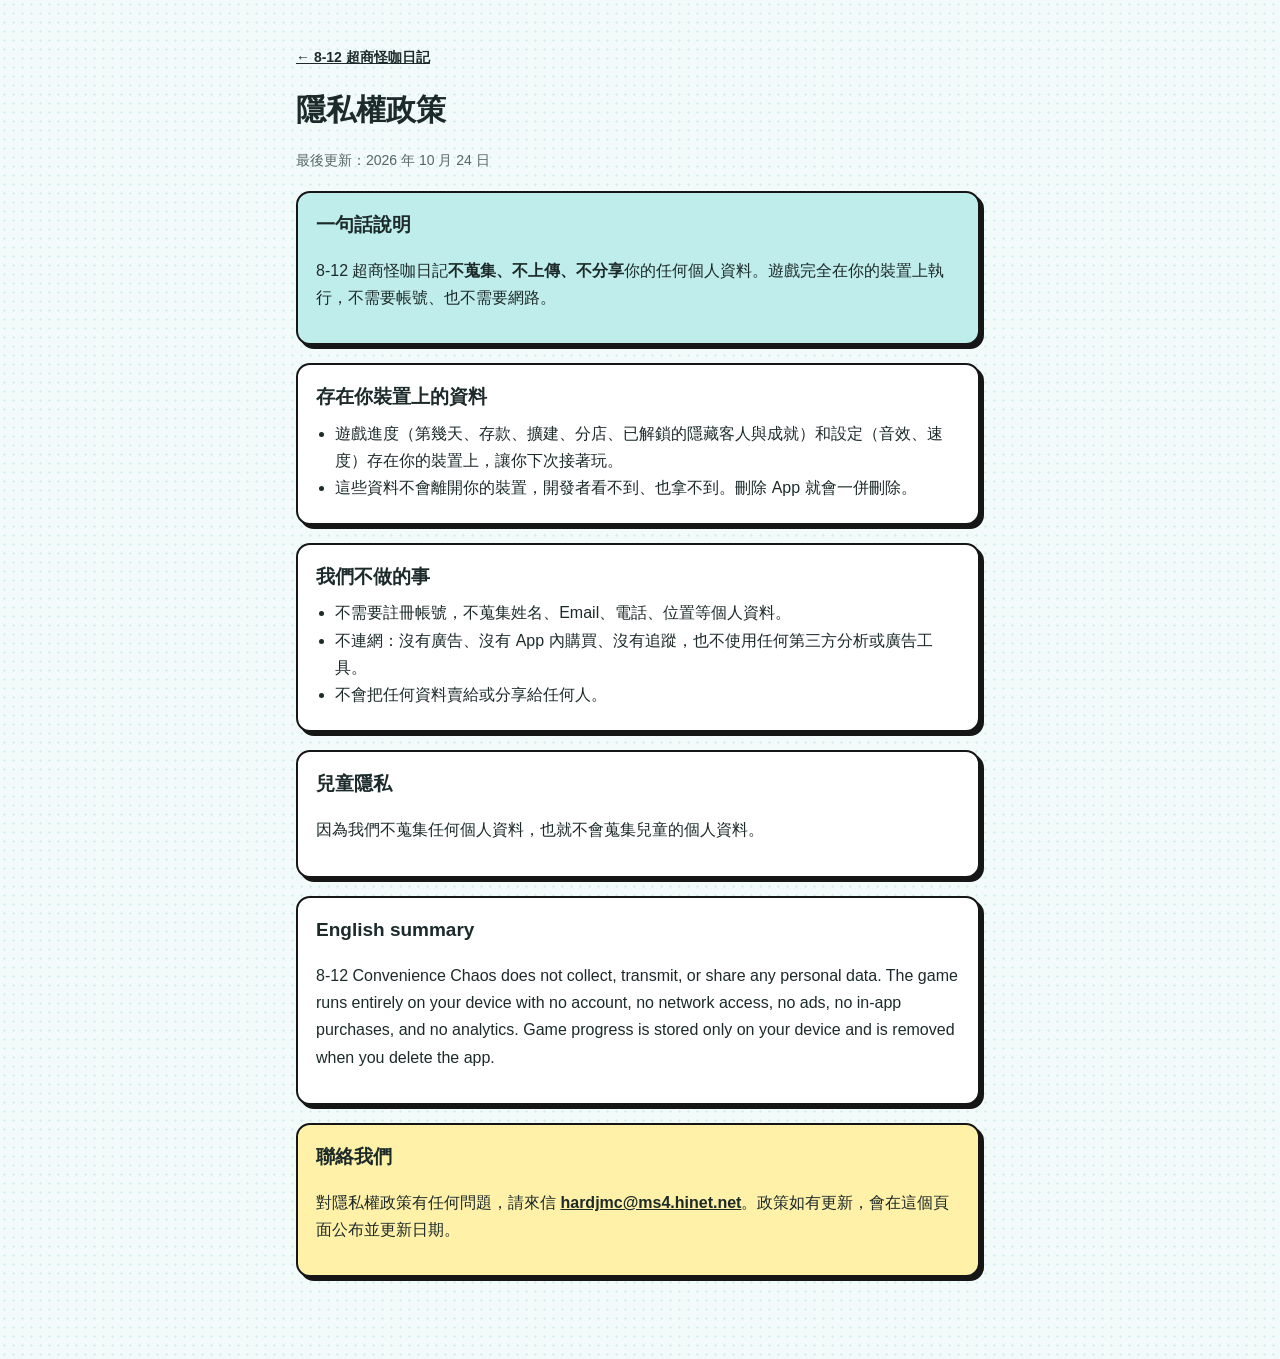
==== privacy/index.html @ a24c27ae "8-12 超商怪咖日記 支援與隱私權政策頁" ====
<!doctype html>
<html lang="zh-Hant">
<head>
<meta charset="utf-8">
<meta name="viewport" content="width=device-width, initial-scale=1">
<title>8-12 超商怪咖日記 · 隱私權政策</title>
<link rel="stylesheet" href="../style.css">
</head>
<body>
<main>
  <p class="muted"><a href="../">← 8-12 超商怪咖日記</a></p>
  <h1>隱私權政策</h1>
  <p class="muted">最後更新：2026 年 10 月 24 日</p>

  <section class="card teal">
    <h2>一句話說明</h2>
    <p>8-12 超商怪咖日記<b>不蒐集、不上傳、不分享</b>你的任何個人資料。遊戲完全在你的裝置上執行，不需要帳號、也不需要網路。</p>
  </section>

  <section class="card">
    <h2>存在你裝置上的資料</h2>
    <ul>
      <li>遊戲進度（第幾天、存款、擴建、分店、已解鎖的隱藏客人與成就）和設定（音效、速度）存在你的裝置上，讓你下次接著玩。</li>
      <li>這些資料不會離開你的裝置，開發者看不到、也拿不到。刪除 App 就會一併刪除。</li>
    </ul>
  </section>

  <section class="card">
    <h2>我們不做的事</h2>
    <ul>
      <li>不需要註冊帳號，不蒐集姓名、Email、電話、位置等個人資料。</li>
      <li>不連網：沒有廣告、沒有 App 內購買、沒有追蹤，也不使用任何第三方分析或廣告工具。</li>
      <li>不會把任何資料賣給或分享給任何人。</li>
    </ul>
  </section>

  <section class="card">
    <h2>兒童隱私</h2>
    <p>因為我們不蒐集任何個人資料，也就不會蒐集兒童的個人資料。</p>
  </section>

  <section class="card">
    <h2>English summary</h2>
    <p>8-12 Convenience Chaos does not collect, transmit, or share any personal data. The game runs entirely on your device with no account, no network access, no ads, no in-app purchases, and no analytics. Game progress is stored only on your device and is removed when you delete the app.</p>
  </section>

  <section class="card lemon">
    <h2>聯絡我們</h2>
    <p>對隱私權政策有任何問題，請來信 <a href="mailto:hardjmc@ms4.hinet.net">hardjmc@ms4.hinet.net</a>。政策如有更新，會在這個頁面公布並更新日期。</p>
  </section>
</main>
</body>
</html>
---- style.css ----
:root { --ground:#F2FBFA; --ink:#1D2A2A; --ink2:#566664; --line:#161616; --teal:#BFEDEB; --orange:#FFD9B8; --lemon:#FFF1A8; --rose:#FFC9D6; --surface:#FFFFFF; --dot:rgba(17,163,160,.12); }
@media (prefers-color-scheme: dark) { :root { --ground:#0F1716; --ink:#E4EEEC; --ink2:#9DB0AD; --line:#E4EEEC; --teal:#1C4644; --orange:#5A3A1E; --lemon:#5A5020; --rose:#5A2F3A; --surface:#152220; --dot:rgba(44,196,192,.10); } }
* { box-sizing: border-box; }
body { margin: 0; background: var(--ground); color: var(--ink); font-family: -apple-system, "PingFang TC", "Noto Sans TC", sans-serif; line-height: 1.7; background-image: radial-gradient(var(--dot) 1.2px, transparent 1.3px); background-size: 9px 9px; }
main { max-width: 720px; margin: 0 auto; padding: 32px 16px 64px; }
h1 { font-size: 30px; font-weight: 900; margin: 8px 0 4px; }
h2 { font-size: 19px; font-weight: 900; margin: 0 0 6px; }
p, li { color: var(--ink); }
.muted { color: var(--ink2); font-size: 14px; }
.tag { display: inline-block; font-weight: 900; background: #F07A1A; color: #fff; padding: 0 10px; border-radius: 6px; transform: rotate(-3deg); box-shadow: 3px 3px 0 var(--line); margin-right: 6px; }
.card { background: var(--surface); border: 2.5px solid var(--line); border-radius: 14px; box-shadow: 4px 4px 0 var(--line); padding: 16px 18px; margin: 18px 4px 18px 0; }
.teal { background: var(--teal); } .orange { background: var(--orange); } .lemon { background: var(--lemon); } .rose { background: var(--rose); }
a { color: var(--ink); font-weight: 700; }
nav { display: flex; gap: 10px; flex-wrap: wrap; margin-top: 12px; }
nav a { display: inline-block; padding: 8px 16px; border: 2px solid var(--line); border-radius: 999px; background: var(--surface); text-decoration: none; }
ul { padding-left: 1.2em; margin: 6px 0; }
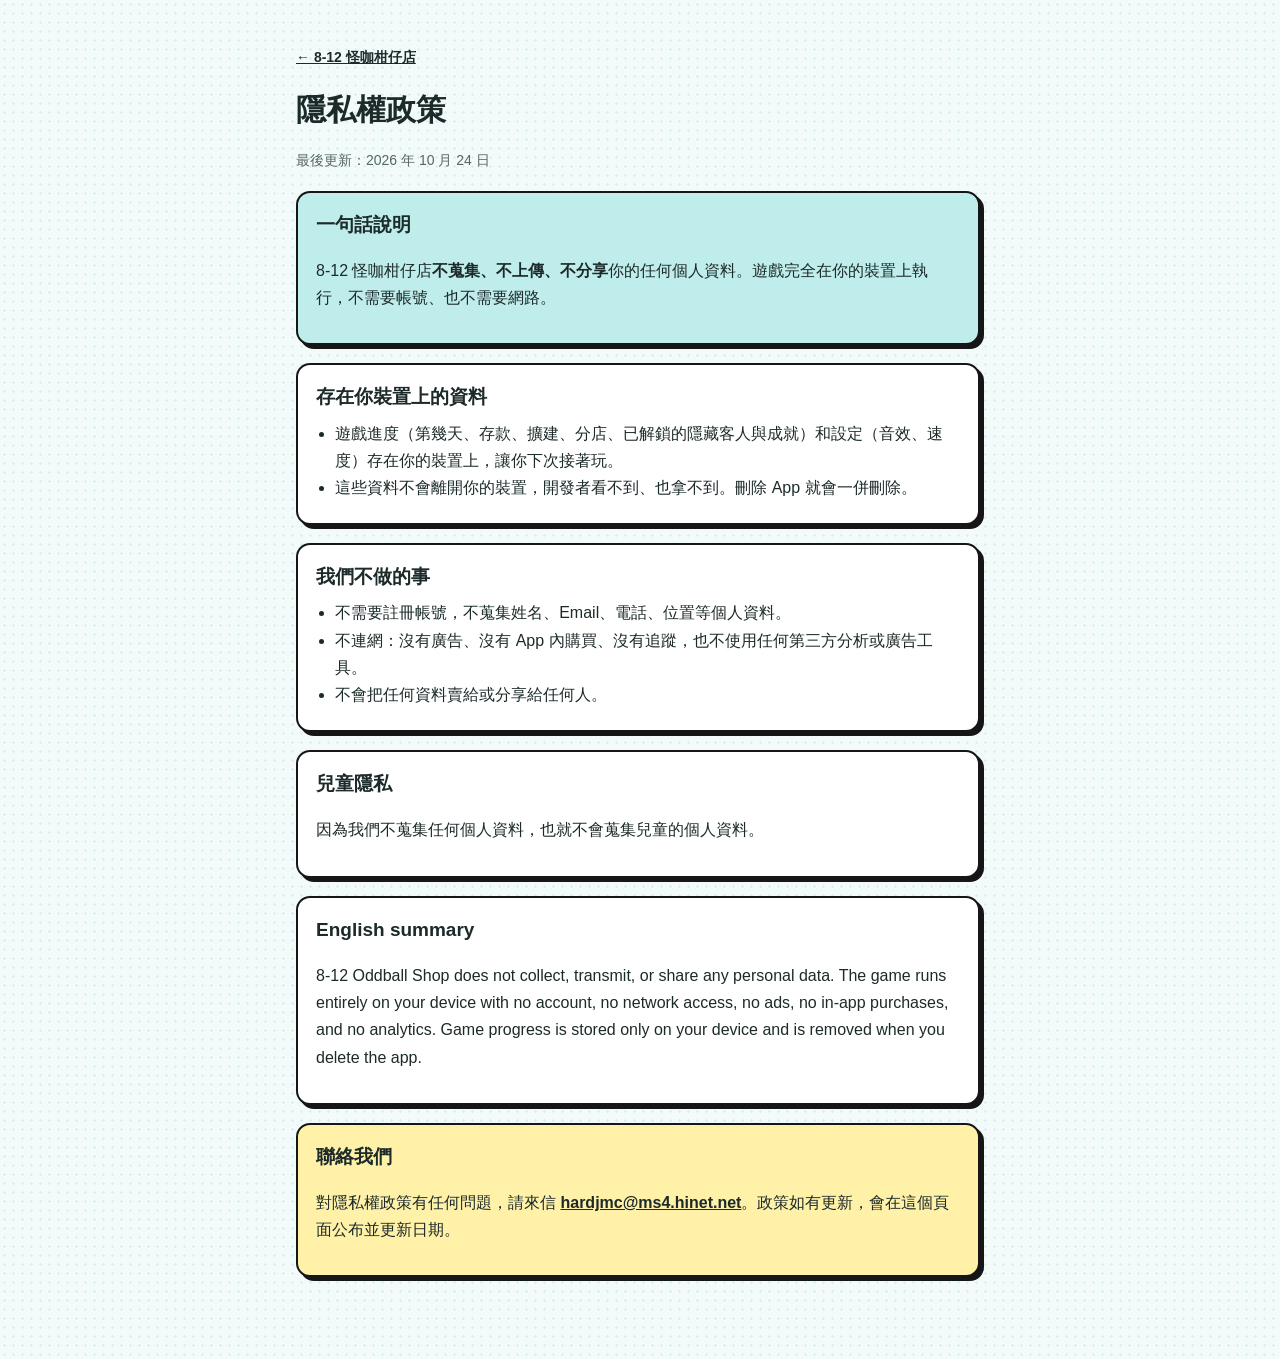
==== commit 4fb776bb: "App 改名為「8-12 怪咖柑仔店」（Oddball Shop） Co-Authored-By: Claude Opus 5.5 <noreply@anthropic.com>" ====
--- a/privacy/index.html
+++ b/privacy/index.html
@@ -3,18 +3,18 @@
 <head>
 <meta charset="utf-8">
 <meta name="viewport" content="width=device-width, initial-scale=1">
-<title>8-12 超商怪咖日記 · 隱私權政策</title>
+<title>8-12 怪咖柑仔店 · 隱私權政策</title>
 <link rel="stylesheet" href="../style.css">
 </head>
 <body>
 <main>
-  <p class="muted"><a href="../">← 8-12 超商怪咖日記</a></p>
+  <p class="muted"><a href="../">← 8-12 怪咖柑仔店</a></p>
   <h1>隱私權政策</h1>
   <p class="muted">最後更新：2026 年 10 月 24 日</p>
 
   <section class="card teal">
     <h2>一句話說明</h2>
-    <p>8-12 超商怪咖日記<b>不蒐集、不上傳、不分享</b>你的任何個人資料。遊戲完全在你的裝置上執行，不需要帳號、也不需要網路。</p>
+    <p>8-12 怪咖柑仔店<b>不蒐集、不上傳、不分享</b>你的任何個人資料。遊戲完全在你的裝置上執行，不需要帳號、也不需要網路。</p>
   </section>
 
   <section class="card">
@@ -41,7 +41,7 @@
 
   <section class="card">
     <h2>English summary</h2>
-    <p>8-12 Convenience Chaos does not collect, transmit, or share any personal data. The game runs entirely on your device with no account, no network access, no ads, no in-app purchases, and no analytics. Game progress is stored only on your device and is removed when you delete the app.</p>
+    <p>8-12 Oddball Shop does not collect, transmit, or share any personal data. The game runs entirely on your device with no account, no network access, no ads, no in-app purchases, and no analytics. Game progress is stored only on your device and is removed when you delete the app.</p>
   </section>
 
   <section class="card lemon">
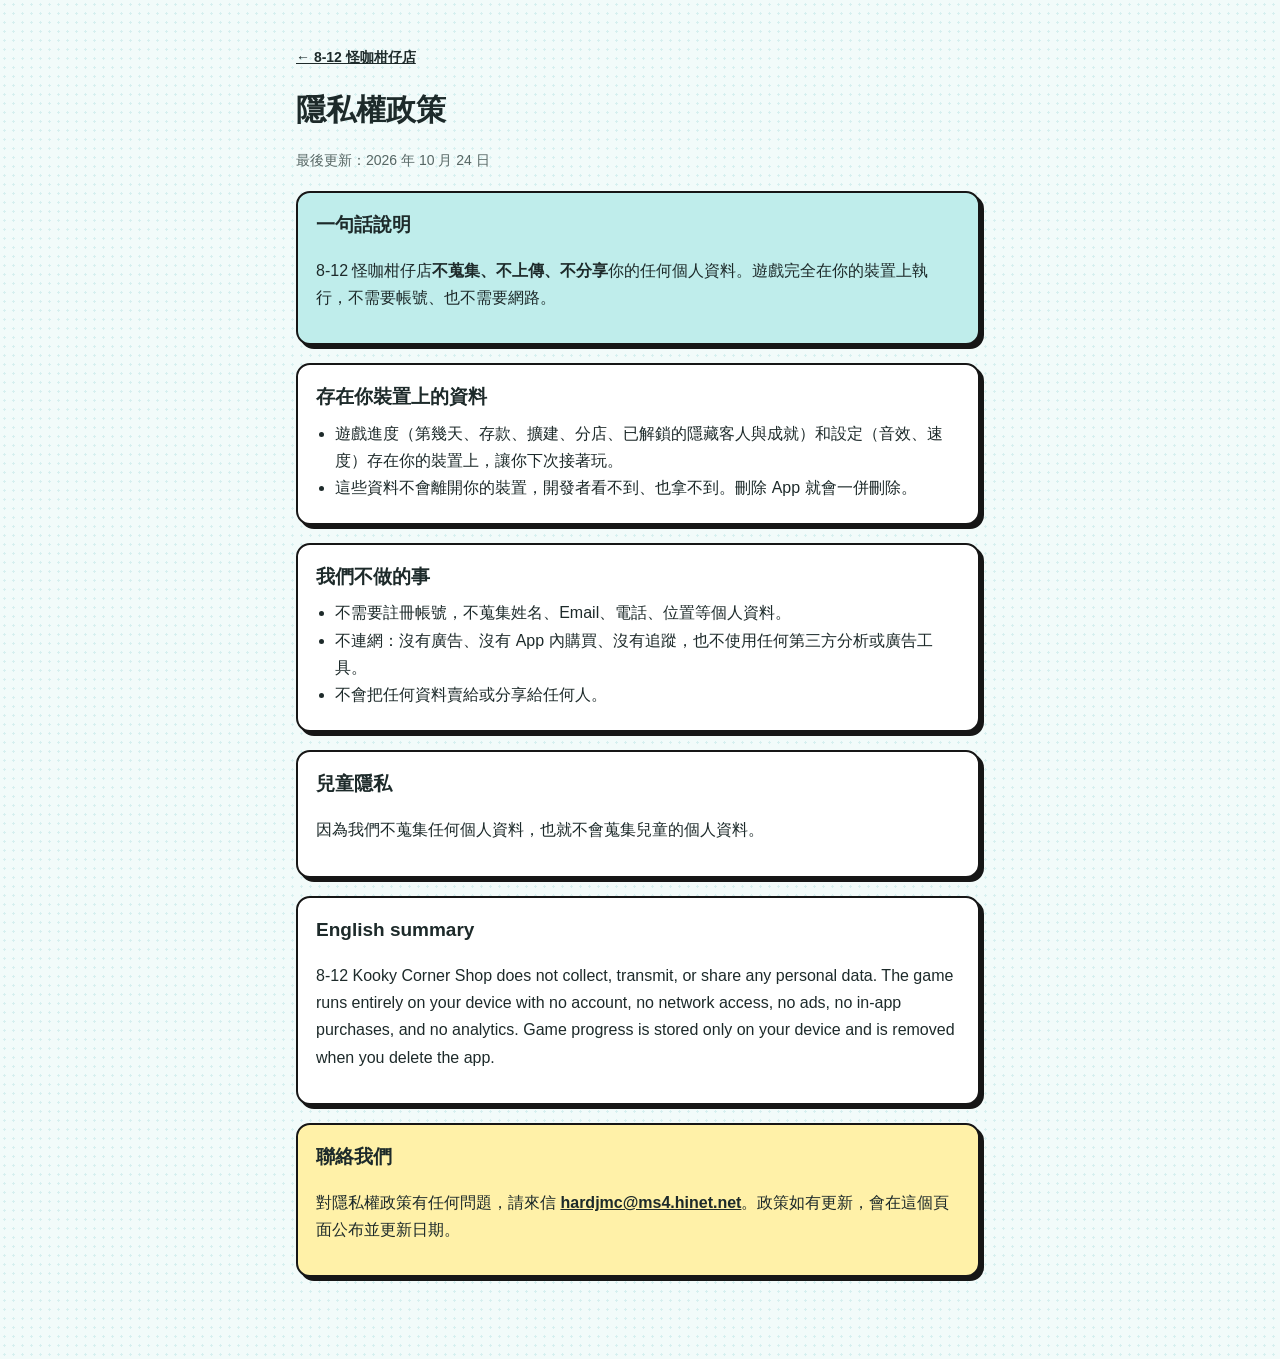
==== commit a8a7c3e2: "英文名稱統一為 Kooky Corner Shop（與遊戲標題一致） Co-Authored-By: Claude Opus 5.5 <noreply@anthropic.com>" ====
--- a/privacy/index.html
+++ b/privacy/index.html
@@ -41,7 +41,7 @@
 
   <section class="card">
     <h2>English summary</h2>
-    <p>8-12 Oddball Shop does not collect, transmit, or share any personal data. The game runs entirely on your device with no account, no network access, no ads, no in-app purchases, and no analytics. Game progress is stored only on your device and is removed when you delete the app.</p>
+    <p>8-12 Kooky Corner Shop does not collect, transmit, or share any personal data. The game runs entirely on your device with no account, no network access, no ads, no in-app purchases, and no analytics. Game progress is stored only on your device and is removed when you delete the app.</p>
   </section>
 
   <section class="card lemon">
